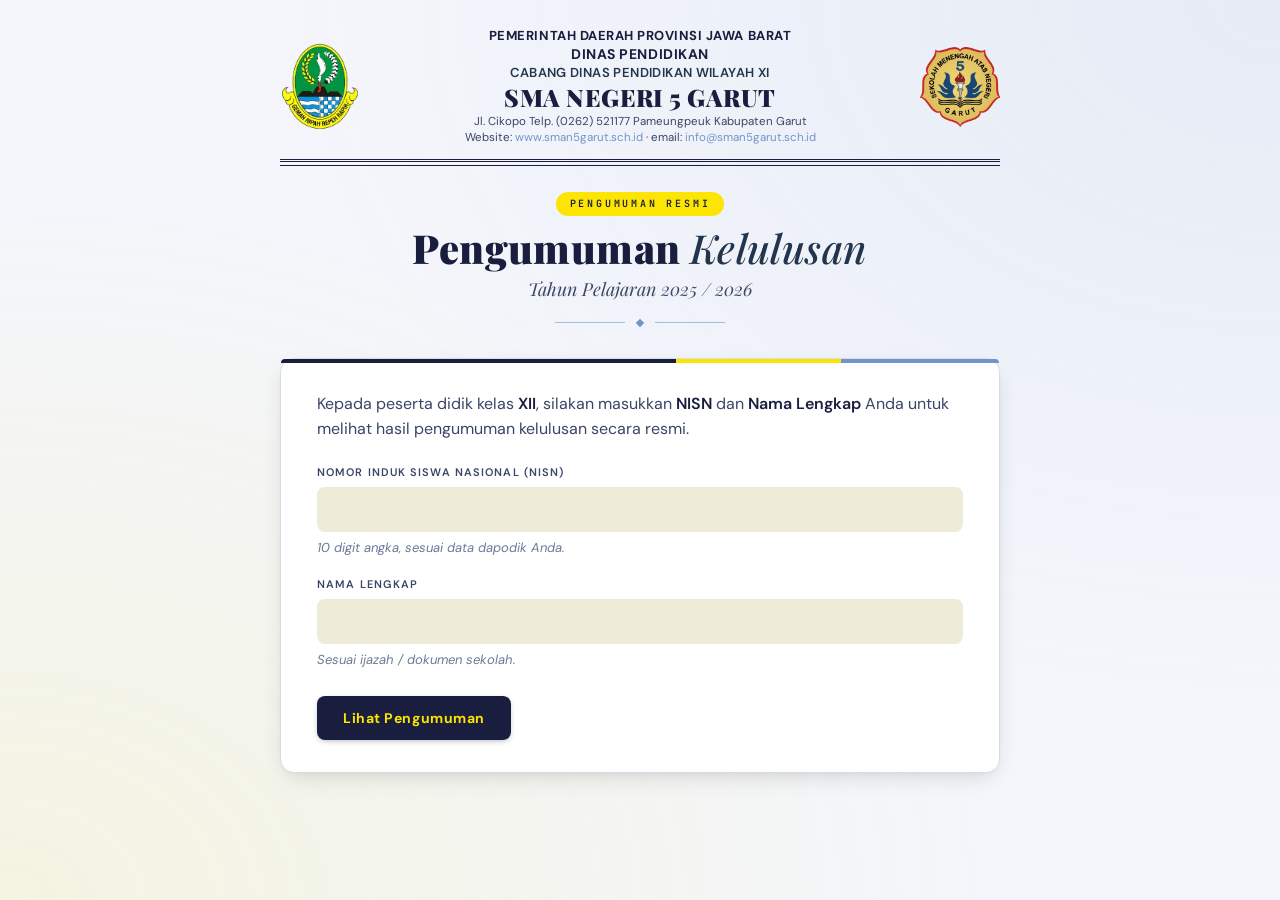
==== index.html @ f0b2ecf3 "Update color scheme to navy/yellow/steel and revise SKL letter format - Switch palette to navy + yel" ====
<!doctype html>
<html lang="id">
<head>
<meta charset="utf-8">
<meta name="viewport" content="width=device-width, initial-scale=1">
<title>Pengumuman Kelulusan — SMAN 5 Garut</title>
<meta name="description" content="Pengumuman Kelulusan Tahun Pelajaran 2025/2026 — SMA Negeri 5 Garut">
<link rel="preconnect" href="https://fonts.googleapis.com">
<link rel="preconnect" href="https://fonts.gstatic.com" crossorigin>
<link href="https://fonts.googleapis.com/css2?family=DM+Sans:ital,opsz,wght@0,9..40,400;0,9..40,500;0,9..40,600;0,9..40,700;1,9..40,400;1,9..40,500&family=Playfair+Display:ital,wght@0,500;0,700;0,900;1,500&family=JetBrains+Mono:wght@400;500;600&display=swap" rel="stylesheet">
<style>
  /* ── Palette: Navy + Yellow + Steel Blue (Kartu Materi scheme) ── */
  :root {
    --navy-deep:    #1A1E3E;   /* Header, footer, dark accents */
    --navy-mid:     #23344D;   /* Secondary header / sub-band */
    --navy-dark:    #1C2740;   /* Footer bar, dark accents */
    --yellow:       #FCE502;   /* Logo accent, highlight */
    --yellow-bright:#FFE500;   /* Logo badge, emphasis */
    --yellow-soft:  #FCE6B9;   /* Sub-heading tint bg */
    --steel:        #7394CA;   /* Column header accent */
    --steel-light:  #94BAE4;   /* Table header tint */
    --warm-off:     #EEEBD9;   /* Section header bg */

    --bg:           #F4F6FB;   /* Page background */
    --bg-card:      #FFFFFF;
    --bg-soft:      #EEEBD9;
    --bg-active:    #E8EDF7;
    --text:         #1A1E3E;   /* navy deep, used as primary text */
    --text-2:       #3B4566;
    --text-3:       #6B7A99;
    --border:       #D7DCEA;
    --border-strong:#94BAE4;

    --accent:       #1A1E3E;   /* primary action = navy */
    --accent-dark:  #11142C;
    --accent-soft:  #E8EDF7;
    --gold:         #FCE502;
    --gold-soft:    #FCE6B9;
    --gold-deep:    #8A7A0A;

    --pass:         #1A1E3E;   /* lulus uses navy for ceremonial weight */
    --pass-soft:    #E8EDF7;
    --hold:         #8A4A14;
    --hold-soft:    #F8E8D4;

    --radius:       14px;
    --radius-sm:    8px;
    --shadow:       0 1px 3px rgba(28,20,16,0.06), 0 1px 2px rgba(28,20,16,0.04);
    --shadow-lg:    0 8px 24px -8px rgba(28,20,16,0.18), 0 2px 6px -2px rgba(28,20,16,0.06);

    --font:         'DM Sans', system-ui, -apple-system, sans-serif;
    --font-display: 'Playfair Display', Georgia, serif;
    --font-mono:    'JetBrains Mono', ui-monospace, monospace;
  }

  * { box-sizing: border-box; }
  html, body { margin: 0; padding: 0; }
  body {
    font-family: var(--font);
    background: var(--bg);
    color: var(--text);
    min-height: 100dvh;
    line-height: 1.55;
    -webkit-font-smoothing: antialiased;
    text-rendering: optimizeLegibility;
  }
  body::before {
    content: '';
    position: fixed; inset: 0;
    pointer-events: none; z-index: 0;
    background-image:
      radial-gradient(ellipse at top right, rgba(115,148,202,0.10), transparent 55%),
      radial-gradient(ellipse at bottom left, rgba(252,229,2,0.10), transparent 55%);
  }
  .wrap {
    max-width: 760px;
    margin: 0 auto;
    padding: 28px 20px 80px;
    position: relative;
    z-index: 1;
  }
  .wrap.admin-wrap { max-width: 1100px; }

  /* ── LETTERHEAD ── */
  .kop {
    display: grid;
    grid-template-columns: 80px 1fr 80px;
    gap: 16px;
    align-items: center;
    padding-bottom: 14px;
    margin-bottom: 26px;
    border-bottom: 3px double var(--navy-deep);
    position: relative;
  }
  .kop::after {
    content: '';
    position: absolute;
    left: 0; right: 0; bottom: -7px;
    height: 1px; background: var(--navy-deep);
  }
  .kop img { width: 100%; height: auto; display: block; }
  .kop-text { text-align: center; }
  .kop-text .pem {
    font-family: var(--font);
    font-size: 13px; font-weight: 700;
    letter-spacing: 0.04em; text-transform: uppercase;
    color: var(--navy-deep); margin: 0 0 2px; line-height: 1.25;
  }
  .kop-text .dinas {
    font-family: var(--font); font-size: 14px; font-weight: 700;
    letter-spacing: 0.04em; text-transform: uppercase;
    color: var(--navy-deep); margin: 0 0 1px; line-height: 1.25;
  }
  .kop-text .cabang {
    font-family: var(--font); font-size: 13px; font-weight: 600;
    letter-spacing: 0.03em; text-transform: uppercase;
    color: var(--navy-mid); margin: 0 0 2px; line-height: 1.25;
  }
  .kop-text .sman {
    font-family: var(--font-display); font-size: 24px; font-weight: 900;
    letter-spacing: 0.02em; text-transform: uppercase;
    color: var(--navy-deep); margin: 4px 0 4px; line-height: 1.05;
  }
  .kop-text .alamat {
    font-size: 11.5px; color: var(--text-2);
    margin: 0; line-height: 1.35;
  }
  .kop-text .alamat a {
    color: var(--steel); text-decoration: none;
  }
  .kop-text .alamat a:hover { text-decoration: underline; }

  /* ── TITLE BLOCK ── */
  .title-block { text-align: center; margin: 28px 0 32px; }
  .title-block .label {
    display: inline-block;
    font-family: var(--font-mono);
    font-size: 10px; letter-spacing: 0.28em;
    color: var(--navy-deep); text-transform: uppercase;
    margin-bottom: 10px;
    background: var(--yellow);
    padding: 4px 14px;
    border-radius: 100px;
    font-weight: 600;
  }
  .title-block h1 {
    font-family: var(--font-display);
    font-weight: 900; font-size: clamp(28px, 5vw, 40px);
    margin: 0 0 4px; letter-spacing: 0.01em; line-height: 1.1;
    color: var(--text);
  }
  .title-block h1 em { font-style: italic; font-weight: 500; color: var(--navy-mid); }
  .title-block .year {
    font-family: var(--font-display); font-style: italic;
    font-size: 18px; color: var(--text-2); margin-top: 6px;
  }
  .ornament {
    display: flex; align-items: center; justify-content: center;
    gap: 12px; margin: 16px 0 0; color: var(--steel);
  }
  .ornament .line { flex: 0 1 70px; height: 1px; background: currentColor; opacity: 0.6; }
  .ornament .dot { width: 6px; height: 6px; background: currentColor; transform: rotate(45deg); }

  /* ── CARD ── */
  .card {
    background: var(--bg-card);
    border: 1px solid var(--border);
    border-radius: var(--radius);
    box-shadow: var(--shadow-lg);
    padding: 32px 36px;
    position: relative;
  }
  .card::before {
    content: '';
    position: absolute;
    top: 0; left: 0; right: 0;
    height: 4px;
    background: linear-gradient(90deg, var(--navy-deep) 0%, var(--navy-deep) 55%, var(--yellow) 55%, var(--yellow) 78%, var(--steel) 78%, var(--steel) 100%);
    border-radius: var(--radius) var(--radius) 0 0;
  }
  .intro { font-size: 16px; line-height: 1.6; margin: 0 0 22px; color: var(--text-2); }
  .intro strong { color: var(--text); font-weight: 600; }

  form { margin: 0; }
  .field { margin-bottom: 18px; }
  .field label {
    display: block;
    font-family: var(--font);
    font-size: 11px; font-weight: 600;
    letter-spacing: 0.1em; text-transform: uppercase;
    color: var(--text-2); margin-bottom: 6px;
  }
  .field input {
    width: 100%; background: var(--bg-soft);
    border: 1.5px solid transparent;
    border-radius: var(--radius-sm);
    padding: 11px 14px;
    font-family: var(--font);
    font-size: 16px; color: var(--text); outline: none;
    transition: all 0.18s ease;
  }
  .field input:focus {
    border-color: var(--steel);
    background: var(--bg-card);
    box-shadow: 0 0 0 3px var(--accent-soft);
  }
  .field .hint { font-size: 13px; color: var(--text-3); font-style: italic; margin-top: 6px; }

  .actions { display: flex; align-items: center; gap: 14px; margin-top: 26px; flex-wrap: wrap; }
  button.primary {
    font-family: var(--font);
    font-weight: 700; font-size: 14px;
    letter-spacing: 0.04em;
    background: var(--navy-deep); color: var(--yellow);
    border: none; padding: 13px 26px;
    border-radius: var(--radius-sm);
    cursor: pointer;
    transition: all 0.18s ease;
    box-shadow: 0 2px 6px -2px rgba(26,30,62,0.4);
  }
  button.primary:hover {
    background: var(--navy-mid);
    transform: translateY(-1px);
    box-shadow: 0 6px 14px -4px rgba(26,30,62,0.5);
  }
  button.primary:active { transform: translateY(0); }
  button.primary:disabled { opacity: 0.6; cursor: not-allowed; transform: none; box-shadow: none; }

  .err {
    color: #B12020; font-size: 14px;
    min-height: 22px;
    background: #FBE5E5;
    padding: 8px 12px;
    border-radius: var(--radius-sm);
    display: none;
  }
  .err.show { display: block; }

  /* ── VIEWS ── */
  .login-view.hide, .result.hide, .admin-view.hide { display: none !important; }
  .result, .admin-view { display: none; }
  .result.show, .admin-view.show { display: block; }

  /* ── STUDENT RESULT ── */
  .letter-head {
    display: flex; justify-content: space-between; align-items: flex-start;
    font-size: 13px; color: var(--text-2); margin-bottom: 18px;
    flex-wrap: wrap; gap: 8px;
  }
  .nomor { font-family: var(--font-mono); font-weight: 500; }
  .tanggal { font-style: italic; }

  .nomor-surat {
    margin: 8px 0 4px;
    font-family: var(--font-mono);
    font-size: 13px;
    color: var(--text-2);
    letter-spacing: 0.02em;
  }
  .dasar-list {
    margin: 8px 0 14px 0;
    padding-left: 22px;
    font-size: 15px;
    line-height: 1.65;
    color: var(--text-2);
  }
  .dasar-list li { margin-bottom: 4px; }
  .dinyatakan-label {
    font-family: var(--font);
    font-size: 13px;
    letter-spacing: 0.16em;
    text-transform: uppercase;
    color: var(--text-3);
    margin-bottom: 10px;
  }

  .salam {
    font-family: var(--font-display); font-style: italic;
    font-size: 18px; margin: 22px 0 14px; color: var(--text);
  }
  .body-text { font-size: 16px; line-height: 1.65; margin: 0 0 16px; color: var(--text-2); }
  .body-text strong { color: var(--text); font-weight: 600; }

  .siswa-info {
    margin: 18px 0 22px;
    background: var(--warm-off);
    border-radius: var(--radius-sm);
    padding: 16px 20px;
    border-left: 4px solid var(--yellow);
  }
  .siswa-info dl {
    display: grid;
    grid-template-columns: 220px 1fr;
    gap: 6px 14px;
    margin: 0;
    font-size: 15px;
  }
  .siswa-info dt { color: var(--text-2); }
  .siswa-info dt::after { content: ' :'; color: var(--text-3); }
  .siswa-info dd { margin: 0; color: var(--navy-deep); font-weight: 600; letter-spacing: 0.01em; }

  /* ── STAMP ── */
  .stamp-wrap { margin: 32px 0; text-align: center; position: relative; }
  .stamp {
    display: inline-block;
    padding: 22px 56px;
    border: 4px double currentColor;
    font-family: var(--font-display);
    font-size: 36px; font-weight: 900;
    letter-spacing: 0.16em; text-transform: uppercase;
    transform: rotate(-3deg);
    position: relative;
    background: rgba(255,255,255,0.4);
    border-radius: 6px;
  }
  .stamp.lulus { color: var(--navy-deep); background: rgba(252,229,2,0.15); }
  .stamp.lulus::before {
    content: '★'; position: absolute; top: -12px; left: 50%;
    transform: translateX(-50%) rotate(3deg);
    font-size: 22px; background: var(--bg); padding: 0 10px;
    color: var(--yellow-bright); -webkit-text-stroke: 1px var(--navy-deep);
  }
  .stamp.hold { color: var(--hold); transform: rotate(-2deg); }
  .stamp.hold::before {
    content: '※'; position: absolute; top: -12px; left: 50%;
    transform: translateX(-50%) rotate(2deg);
    font-size: 22px; background: var(--bg); padding: 0 10px;
  }
  .stamp-tagline { margin-top: 14px; font-style: italic; font-size: 15px; color: var(--text-2); }

  .rerata-statement {
    margin: 22px 0 8px;
    padding: 18px 22px;
    background: linear-gradient(135deg, var(--yellow-soft), var(--bg-card));
    border: 1px solid var(--border-strong);
    border-radius: var(--radius);
    text-align: center;
    font-size: 17px; line-height: 1.6;
    color: var(--text);
  }
  .rerata-statement strong { color: var(--navy-deep); font-weight: 700; }
  .rerata-statement .nilai {
    font-family: var(--font-display);
    font-weight: 900; font-size: 24px;
    color: var(--navy-deep);
    letter-spacing: 0.02em;
  }

  /* ── GRADES ── */
  .grades-section { margin: 28px 0 22px; }
  .grades-section h3 {
    font-family: var(--font-display);
    font-weight: 700;
    font-size: 18px; letter-spacing: 0.01em;
    margin: 0 0 12px; padding-bottom: 8px;
    border-bottom: 1px solid var(--border-strong);
    display: flex; justify-content: space-between; align-items: baseline;
    color: var(--text);
  }
  .grades-section h3 .meta {
    font-family: var(--font-mono); font-size: 11px;
    color: var(--gold-deep); font-weight: 500; letter-spacing: 0.06em;
  }
  table { width: 100%; border-collapse: collapse; font-size: 15px; }
  table th {
    text-align: left; font-family: var(--font);
    font-size: 11px; font-weight: 600;
    letter-spacing: 0.08em; text-transform: uppercase;
    color: var(--text-3);
    padding: 8px 10px; border-bottom: 1px solid var(--border);
  }
  table th.num { text-align: right; }
  table td { padding: 10px; border-bottom: 1px solid var(--border); }
  table td.subj { color: var(--text); }
  table td.score {
    text-align: right; font-family: var(--font-mono);
    font-weight: 600; color: var(--text); letter-spacing: 0.02em;
  }
  table td.score.fail { color: var(--accent); }

  .closing { margin-top: 22px; font-size: 15px; line-height: 1.65; color: var(--text-2); }
  .closing strong { color: var(--text); font-weight: 600; }
  .signature { display: flex; justify-content: flex-end; margin-top: 32px; }
  .sig-block { text-align: center; font-size: 14px; }
  .sig-block .pos { font-style: italic; color: var(--text-2); margin-bottom: 56px; }
  .sig-block .name {
    font-family: var(--font-display); font-weight: 700;
    color: var(--text); border-top: 1px solid var(--text-2);
    padding-top: 4px; min-width: 200px;
  }
  .sig-block .nip { font-family: var(--font-mono); font-size: 11px; color: var(--text-3); margin-top: 2px; }

  .back-btn {
    display: inline-flex; align-items: center; gap: 6px;
    margin-top: 28px;
    background: transparent; color: var(--text-2);
    border: 1px solid var(--border-strong);
    border-radius: var(--radius-sm);
    padding: 9px 18px; font-size: 13px;
    font-family: var(--font); cursor: pointer;
    transition: all 0.18s;
  }
  .back-btn:hover { background: var(--text); color: white; border-color: var(--text); }

  /* ── ADMIN PANEL ── */
  .admin-banner {
    background: var(--bg-card);
    border: 1px solid var(--border);
    border-left: 4px solid var(--yellow);
    border-radius: var(--radius-sm);
    padding: 14px 18px;
    margin-bottom: 22px;
    display: flex; align-items: flex-start; gap: 14px;
    font-size: 14px; line-height: 1.5;
    color: var(--text-2);
    box-shadow: var(--shadow);
  }
  .admin-banner .icon {
    font-family: var(--font-display);
    font-size: 24px; line-height: 1;
    color: var(--navy-deep); flex-shrink: 0; font-weight: 900;
  }
  .admin-banner strong { color: var(--text); font-weight: 600; }

  .admin-toolbar {
    display: flex;
    flex-wrap: wrap;
    gap: 10px;
    align-items: center;
    margin-bottom: 14px;
    padding: 12px 14px;
    background: var(--bg-card);
    border: 1px solid var(--border);
    border-radius: var(--radius-sm);
    box-shadow: var(--shadow);
  }
  .admin-toolbar input[type="text"] {
    flex: 1 1 220px; min-width: 0;
    background: var(--bg-soft);
    border: 1.5px solid transparent;
    border-radius: var(--radius-sm);
    padding: 9px 12px;
    font-family: var(--font);
    font-size: 14px; color: var(--text); outline: none;
    transition: all 0.18s;
  }
  .admin-toolbar input[type="text"]:focus {
    border-color: var(--steel);
    background: white;
    box-shadow: 0 0 0 3px var(--accent-soft);
  }
  .admin-toolbar select {
    background: var(--bg-soft);
    border: 1.5px solid transparent;
    border-radius: var(--radius-sm);
    padding: 9px 12px;
    font-family: var(--font);
    font-size: 14px; color: var(--text);
    outline: none; cursor: pointer;
    transition: all 0.18s;
  }
  .admin-toolbar select:focus { border-color: var(--steel); background: white; }
  .admin-toolbar .count {
    font-family: var(--font-mono);
    font-size: 11px; letter-spacing: 0.1em;
    color: var(--text-3); text-transform: uppercase;
    margin-left: auto; white-space: nowrap;
  }
  .btn-secondary {
    font-family: var(--font);
    font-size: 12px; font-weight: 500;
    letter-spacing: 0.04em;
    background: var(--bg-soft);
    color: var(--text-2);
    border: 1px solid var(--border);
    border-radius: var(--radius-sm);
    padding: 8px 14px; cursor: pointer;
    transition: all 0.18s;
  }
  .btn-secondary:hover { background: var(--text); color: white; border-color: var(--text); }

  .admin-stats {
    display: grid;
    grid-template-columns: repeat(4, 1fr);
    gap: 10px;
    margin-bottom: 14px;
  }
  .stat {
    background: var(--bg-card);
    border: 1px solid var(--border);
    border-radius: var(--radius-sm);
    padding: 14px 16px;
    box-shadow: var(--shadow);
  }
  .stat .lbl {
    font-family: var(--font);
    font-size: 11px; font-weight: 500;
    letter-spacing: 0.08em; text-transform: uppercase;
    color: var(--text-3);
  }
  .stat .val {
    font-family: var(--font-display);
    font-size: 28px; font-weight: 900;
    color: var(--text); line-height: 1.1; margin-top: 4px;
  }
  .stat.pass .val { color: var(--navy-deep); }
  .stat.hold .val { color: var(--hold); }
  .stat.modified .val { color: var(--steel); }

  .student-table-wrap {
    background: var(--bg-card);
    border: 1px solid var(--border);
    border-radius: var(--radius-sm);
    overflow-x: auto;
    box-shadow: var(--shadow);
  }
  .student-table {
    width: 100%;
    border-collapse: collapse;
    font-size: 14px;
    min-width: 760px;
  }
  .student-table thead th {
    background: var(--navy-deep);
    color: var(--yellow);
    font-family: var(--font);
    font-size: 10px; font-weight: 600;
    letter-spacing: 0.1em; text-transform: uppercase;
    padding: 12px 14px; text-align: left;
    position: sticky; top: 0; z-index: 1;
  }
  .student-table thead th.num { text-align: right; }
  .student-table tbody tr {
    border-bottom: 1px solid var(--border);
    transition: background 0.12s;
  }
  .student-table tbody tr:hover { background: var(--bg-soft); }
  .student-table tbody tr.modified { background: var(--yellow-soft); }
  .student-table tbody tr.modified:hover { background: #f8d97a; }
  .student-table td { padding: 10px 14px; vertical-align: middle; }
  .student-table td.idx {
    font-family: var(--font-mono);
    font-size: 12px; color: var(--text-3); width: 36px;
  }
  .student-table td.nama { font-weight: 600; color: var(--text); }
  .student-table td.nisn {
    font-family: var(--font-mono);
    font-size: 13px; color: var(--text-2);
  }
  .student-table td.jurusan {
    font-family: var(--font-mono);
    font-size: 11px; letter-spacing: 0.06em;
    color: var(--text-3);
  }
  .student-table td.avg {
    text-align: right; font-family: var(--font-mono);
    font-weight: 600; color: var(--text);
  }
  .badge {
    display: inline-block;
    padding: 4px 10px;
    font-family: var(--font);
    font-size: 11px; font-weight: 600;
    letter-spacing: 0.04em;
    border-radius: 100px;
  }
  .badge.lulus { background: var(--accent-soft); color: var(--navy-deep); border: 1px solid var(--steel-light); }
  .badge.hold { background: var(--hold-soft); color: var(--hold); }
  .badge.modified-mark {
    margin-left: 6px;
    background: var(--yellow);
    color: var(--navy-deep);
    font-size: 10px;
    padding: 3px 8px;
    letter-spacing: 0.04em;
  }
  .toggle-btn {
    font-family: var(--font);
    font-size: 11px; font-weight: 600;
    letter-spacing: 0.04em;
    background: transparent;
    color: var(--navy-deep);
    border: 1px solid var(--navy-deep);
    border-radius: var(--radius-sm);
    padding: 5px 12px;
    cursor: pointer;
    transition: all 0.18s;
  }
  .toggle-btn:hover { background: var(--navy-deep); color: var(--yellow); }
  .toggle-btn:disabled { opacity: 0.5; cursor: wait; }
  .empty-row td {
    text-align: center; padding: 40px;
    font-style: italic; color: var(--text-3);
  }

  .pagination {
    display: flex; justify-content: space-between; align-items: center;
    padding: 12px 14px; margin-top: 0;
    background: var(--bg-card);
    border: 1px solid var(--border); border-top: none;
    border-radius: 0 0 var(--radius-sm) var(--radius-sm);
    font-family: var(--font-mono);
    font-size: 12px; color: var(--text-2);
  }
  .pagination button {
    font-family: var(--font); font-size: 12px;
    background: transparent; color: var(--text-2);
    border: 1px solid var(--border-strong);
    border-radius: var(--radius-sm);
    padding: 6px 12px;
    cursor: pointer;
  }
  .pagination button:disabled { opacity: 0.3; cursor: not-allowed; }
  .pagination button:not(:disabled):hover { background: var(--text); color: white; border-color: var(--text); }

  /* ── MODAL ── */
  .modal-backdrop {
    position: fixed; inset: 0;
    background: rgba(28,20,16,0.5);
    display: none;
    align-items: center; justify-content: center;
    z-index: 100;
    padding: 20px;
    backdrop-filter: blur(3px);
  }
  .modal-backdrop.show { display: flex; }
  .modal {
    background: var(--bg-card);
    border-radius: var(--radius);
    box-shadow: 0 24px 60px -20px rgba(0,0,0,0.4);
    max-width: 460px; width: 100%;
    padding: 28px 30px;
    position: relative;
    animation: fade-up 0.22s ease;
  }
  .modal h3 {
    font-family: var(--font-display);
    font-weight: 700; font-size: 22px;
    margin: 0 0 12px; color: var(--text);
  }
  .modal p { font-size: 15px; line-height: 1.55; margin: 0 0 8px; color: var(--text-2); }
  .modal .siswa-info { margin: 16px 0 18px; }
  .modal .change-arrow {
    text-align: center;
    margin: 16px 0;
    font-family: var(--font);
    font-size: 13px; font-weight: 600;
    letter-spacing: 0.06em;
    color: var(--text-3);
    text-transform: uppercase;
  }
  .modal .change-arrow .from { color: var(--text-2); }
  .modal .change-arrow .arrow { font-size: 20px; color: var(--steel); margin: 0 8px; }
  .modal .change-arrow .to { color: var(--navy-deep); font-weight: 700; }
  .modal-actions {
    display: flex; gap: 10px; justify-content: flex-end;
    margin-top: 22px;
  }
  .modal-actions .cancel {
    background: transparent;
    color: var(--text-2);
    border: 1px solid var(--border-strong);
    border-radius: var(--radius-sm);
    font-size: 13px;
    padding: 9px 18px;
    cursor: pointer;
    font-family: var(--font);
  }
  .modal-actions .cancel:hover { background: var(--bg-soft); }
  .modal-actions .confirm {
    background: var(--navy-deep);
    color: var(--yellow);
    border: none;
    border-radius: var(--radius-sm);
    font-size: 13px; font-weight: 700;
    padding: 9px 20px;
    cursor: pointer;
    font-family: var(--font);
  }
  .modal-actions .confirm:hover { background: var(--navy-mid); }
  .modal-actions .confirm:disabled { opacity: 0.6; cursor: wait; }

  /* ── LOADING ── */
  .loading {
    display: inline-block;
    width: 14px; height: 14px;
    border: 2px solid var(--text-3);
    border-top-color: var(--navy-deep);
    border-radius: 50%;
    animation: spin 0.6s linear infinite;
    vertical-align: middle;
    margin-right: 6px;
  }
  @keyframes spin { to { transform: rotate(360deg); } }
  @keyframes fade-up {
    from { opacity: 0; transform: translateY(8px); }
    to { opacity: 1; transform: translateY(0); }
  }
  .result.show > * { animation: fade-up 0.4s ease both; }
  .result.show > *:nth-child(1) { animation-delay: 0.05s; }
  .result.show > *:nth-child(2) { animation-delay: 0.1s; }
  .result.show > *:nth-child(3) { animation-delay: 0.15s; }
  .result.show > *:nth-child(4) { animation-delay: 0.2s; }
  .result.show > *:nth-child(5) { animation-delay: 0.25s; }
  .result.show > *:nth-child(6) { animation-delay: 0.3s; }
  .result.show > *:nth-child(7) { animation-delay: 0.35s; }
  .result.show > *:nth-child(8) { animation-delay: 0.4s; }

  @keyframes seal-in {
    0% { opacity: 0; transform: scale(2) rotate(-20deg); }
    60% { opacity: 1; transform: scale(0.92) rotate(-5deg); }
    100% { opacity: 1; transform: scale(1) rotate(-3deg); }
  }
  .stamp { animation: seal-in 0.7s cubic-bezier(0.34, 1.56, 0.64, 1) both; animation-delay: 0.3s; }
  .stamp.hold { animation-delay: 0.3s; }

  /* ── RESPONSIVE ── */
  @media (max-width: 700px) {
    .wrap.admin-wrap { padding: 16px 12px 60px; }
    .admin-stats { grid-template-columns: repeat(2, 1fr); }
    .admin-toolbar input[type="text"] { flex: 1 1 100%; }
    .admin-toolbar .count { margin-left: 0; flex: 1 1 100%; text-align: right; }
  }
  @media (max-width: 600px) {
    .wrap { padding: 16px 12px 60px; }
    .kop { grid-template-columns: 50px 1fr 50px; gap: 10px; }
    .kop-text .dinas { font-size: 12px; }
    .kop-text .sman { font-size: 18px; }
    .kop-text .pem { font-size: 10px; }
    .kop-text .alamat { font-size: 11px; }
    .card { padding: 22px 18px; }
    .siswa-info dl { grid-template-columns: 1fr; gap: 0; }
    .siswa-info dt { margin-top: 8px; }
    .siswa-info dd { margin-bottom: 4px; font-size: 16px; }
    .stamp { padding: 16px 28px; font-size: 26px; }
    .rerata-statement { font-size: 16px; padding: 16px 18px; }
    .rerata-statement .nilai { font-size: 20px; }
    .signature { justify-content: center; }
    .actions { flex-direction: column; align-items: stretch; }
    button.primary { width: 100%; }
  }
  @media print {
    body::before { display: none; }
    .actions, .back-btn, .login-view, .admin-view { display: none !important; }
    .card { border: none; box-shadow: none; padding: 0; }
    .card::before { display: none; }
    .wrap { padding: 0; max-width: 100%; }
  }
</style>
</head>
<body>
<div class="wrap" id="mainWrap">

  <!-- LETTERHEAD -->
  <header class="kop">
    <img src="/static/logo-jabar.png" alt="Logo Jawa Barat">
    <div class="kop-text">
      <p class="pem">Pemerintah Daerah Provinsi Jawa Barat</p>
      <p class="dinas">Dinas Pendidikan</p>
      <p class="cabang">Cabang Dinas Pendidikan Wilayah XI</p>
      <p class="sman">SMA Negeri 5 Garut</p>
      <p class="alamat">Jl. Cikopo Telp. (0262) 521177 Pameungpeuk Kabupaten Garut</p>
      <p class="alamat">Website: <a href="http://www.sman5garut.sch.id" target="_blank" rel="noopener">www.sman5garut.sch.id</a> &middot; email: <a href="mailto:info@sman5garut.sch.id">info@sman5garut.sch.id</a></p>
    </div>
    <img src="/static/logo-sman5.png" alt="Logo SMAN 5 Garut">
  </header>

  <!-- LOGIN -->
  <section class="login-view" id="loginView">
    <div class="title-block">
      <span class="label">Pengumuman Resmi</span>
      <h1>Pengumuman <em>Kelulusan</em></h1>
      <div class="year">Tahun Pelajaran 2025 / 2026</div>
      <div class="ornament"><span class="line"></span><span class="dot"></span><span class="line"></span></div>
    </div>
    <div class="card">
      <p class="intro">
        Kepada peserta didik kelas <strong>XII</strong>, silakan masukkan <strong>NISN</strong> dan <strong>Nama Lengkap</strong> Anda untuk melihat hasil pengumuman kelulusan secara resmi.
      </p>
      <form id="loginForm" autocomplete="off" novalidate>
        <div class="field">
          <label for="nisn">Nomor Induk Siswa Nasional (NISN)</label>
          <input type="text" id="nisn" name="nisn" inputmode="numeric" pattern="[0-9]*" maxlength="12" required>
          <div class="hint">10 digit angka, sesuai data dapodik Anda.</div>
        </div>
        <div class="field">
          <label for="nama">Nama Lengkap</label>
          <input type="text" id="nama" name="nama" required spellcheck="false">
          <div class="hint">Sesuai ijazah / dokumen sekolah.</div>
        </div>
        <div class="actions">
          <button type="submit" class="primary" id="loginBtn">Lihat Pengumuman</button>
        </div>
        <div class="err" id="err" role="alert" aria-live="polite"></div>
      </form>
    </div>
  </section>

  <!-- STUDENT RESULT -->
  <section class="result" id="resultView" aria-live="polite">
    <div class="title-block" style="margin: 8px 0 18px;">
      <span class="label">Surat Keterangan</span>
      <h1 style="font-size: clamp(22px,4vw,30px);">SURAT KETERANGAN <em>LULUS</em></h1>
      <div class="nomor-surat" id="nomorSurat">Nomor : 254/TU.01.02/SMAN.05.GRT-CDPW.XI/2026</div>
      <div class="ornament"><span class="line"></span><span class="dot"></span><span class="line"></span></div>
    </div>
    <p class="body-text">
      Kepala SMA Negeri 5 Garut Tahun Pelajaran 2025/2026, dengan berdasarkan :
    </p>
    <ol class="dasar-list">
      <li>Penyelesaian seluruh program pembelajaran pada kurikulum 2013 / kurikulum merdeka;</li>
      <li>Kriteria kelulusan dari satuan pendidikan sesuai dengan peraturan perundang-undangan;</li>
      <li>Rapat Pleno Dewan Guru tentang Penetapan Kelulusan pada tanggal 4 Mei 2026;</li>
    </ol>
    <p class="body-text" style="margin-top: 10px;">Menerangkan bahwa:</p>
    <div class="siswa-info">
      <dl>
        <dt>Nama</dt><dd id="rNama">—</dd>
        <dt>Tempat dan Tanggal Lahir</dt><dd id="rTtl">—</dd>
        <dt>Nama Orang Tua</dt><dd id="rOrtu">—</dd>
        <dt>Nomor Induk Siswa</dt><dd id="rNis">—</dd>
        <dt>Nomor Induk Siswa Nasional</dt><dd id="rNisn">—</dd>
        <dt>Peminatan / Mapel Pilihan</dt><dd id="rJurusan">—</dd>
      </dl>
    </div>
    <div class="stamp-wrap">
      <div class="dinyatakan-label">Dinyatakan</div>
      <div class="stamp" id="rStamp">—</div>
      <div class="stamp-tagline" id="rTagline"></div>
    </div>
    <div class="rerata-statement" id="rRerataStatement"></div>
    <div class="closing" id="rClosing"></div>
    <div class="signature">
      <div class="sig-block">
        <div class="pos">Garut, <span id="rTanggalTtd"></span><br>Kepala Sekolah,</div>
        <div class="name">Effen Heryana, M.Pd.</div>
        <div class="nip">NIP. 19710315 199307 1 001</div>
      </div>
    </div>
    <button class="back-btn" type="button" onclick="location.reload()">&larr; Kembali</button>
  </section>

  <!-- ADMIN PANEL -->
  <section class="admin-view" id="adminView">
    <div class="title-block" style="margin: 8px 0 20px;">
      <span class="label">Panel Administrator</span>
      <h1 style="font-size: clamp(22px,4vw,30px);">Daftar <em>Status Kelulusan</em> Peserta Didik</h1>
    </div>

    <div class="admin-banner">
      <span class="icon">§</span>
      <div>
        <strong>Persisten via Postgres.</strong> Setiap perubahan status disimpan ke basis data dengan timestamp dan dapat dicabut sewaktu-waktu. Status hasil perhitungan dari spreadsheet menjadi <em>baseline</em>; perubahan admin mengganti status tersebut sampai dicabut.
      </div>
    </div>

    <div class="admin-stats">
      <div class="stat"><div class="lbl">Total Siswa</div><div class="val" id="sTotal">—</div></div>
      <div class="stat pass"><div class="lbl">Lulus</div><div class="val" id="sLulus">—</div></div>
      <div class="stat hold"><div class="lbl">Ditangguhkan</div><div class="val" id="sHold">—</div></div>
      <div class="stat modified"><div class="lbl">Diubah</div><div class="val" id="sModified">—</div></div>
    </div>

    <div class="admin-toolbar">
      <input type="text" id="adminSearch" placeholder="Cari nama atau NISN…" autocomplete="off">
      <select id="adminFilterStatus">
        <option value="all">Semua Status</option>
        <option value="Lulus">Lulus saja</option>
        <option value="Ditangguhkan">Ditangguhkan saja</option>
        <option value="modified">Hanya yang diubah</option>
      </select>
      <select id="adminFilterJurusan">
        <option value="all">Semua Program</option>
        <option value="MIPA">MIPA</option>
        <option value="IPS">IPS</option>
      </select>
      <button class="btn-secondary" id="resetBtn" type="button">Reset Semua</button>
      <span class="count" id="rowCount">— baris</span>
    </div>

    <div class="student-table-wrap">
      <table class="student-table">
        <thead>
          <tr>
            <th>#</th>
            <th>Nama</th>
            <th>NISN</th>
            <th>Program</th>
            <th class="num">Rata-rata</th>
            <th>Status</th>
            <th></th>
          </tr>
        </thead>
        <tbody id="adminTbody"></tbody>
      </table>
    </div>
    <div class="pagination">
      <button type="button" id="prevPage">&larr; Prev</button>
      <span id="pageInfo">Halaman 1 / 1</span>
      <button type="button" id="nextPage">Next &rarr;</button>
    </div>

    <button class="back-btn" type="button" onclick="location.reload()">&larr; Logout</button>
  </section>

</div>

<!-- MODAL: confirm toggle -->
<div class="modal-backdrop" id="confirmModal">
  <div class="modal">
    <h3>Konfirmasi Perubahan Status</h3>
    <p>Anda akan mengubah status kelulusan untuk peserta didik berikut:</p>
    <div class="siswa-info">
      <dl>
        <dt>Nama</dt><dd id="mNama">—</dd>
        <dt>NISN</dt><dd id="mNisn">—</dd>
      </dl>
    </div>
    <div class="change-arrow">
      <span class="from" id="mFrom">—</span>
      <span class="arrow">→</span>
      <span class="to" id="mTo">—</span>
    </div>
    <p style="font-size:13px;color:var(--text-3);font-style:italic;">Perubahan akan disimpan ke basis data dan langsung berlaku.</p>
    <div class="modal-actions">
      <button class="cancel" type="button" id="mCancel">Batal</button>
      <button class="confirm" type="button" id="mConfirm">Ubah Status</button>
    </div>
  </div>
</div>

<script>
// ── State ──
const KKM = 75;
const PAGE_SIZE = 25;
const LABELS = {
  'PAI': 'Pendidikan Agama Islam & Budi Pekerti',
  'PKn': 'Pendidikan Pancasila & Kewarganegaraan',
  'B. INDO': 'Bahasa Indonesia',
  'MATEMATIKA': 'Matematika (Wajib)',
  'SEJARAH INDONESIA': 'Sejarah Indonesia',
  'B.INGGRIS': 'Bahasa Inggris',
  'SENI BUDAYA': 'Seni Budaya',
  'PJOK': 'Pendidikan Jasmani, Olahraga & Kesehatan',
  'PRAKARYA': 'Prakarya & Kewirausahaan',
  'B.SUNDA': 'Bahasa Sunda',
  'MATEMATIKA MINAT': 'Matematika (Peminatan)',
  'BIOLOGI': 'Biologi',
  'FISIKA': 'Fisika',
  'KIMIA': 'Kimia',
  'SEJARAH MINAT': 'Sejarah (Peminatan)',
  'GEOGRAFI': 'Geografi',
  'SOSIOLOGI': 'Sosiologi',
  'EKONOMI': 'Ekonomi',
  'LINTAS MINAT': 'Lintas Minat (Bahasa & Sastra Jepang/Arab/Inggris)'
};

// Admin session — credentials kept in memory after login to authenticate API calls
let adminCreds = null;     // { nisn, nama }
let adminPage = 1;
let adminFiltered = [];
let adminAll = [];

function formatLongDate(d) {
  const months = ['Januari','Februari','Maret','April','Mei','Juni','Juli','Agustus','September','Oktober','November','Desember'];
  return d.getDate() + ' ' + months[d.getMonth()] + ' ' + d.getFullYear();
}
function escapeHtml(s) {
  return String(s).replace(/[&<>"']/g, function(c) {
    return { '&':'&amp;', '<':'&lt;', '>':'&gt;', '"':'&quot;', "'":'&#39;' }[c];
  });
}
function showError(msg) {
  const el = document.getElementById('err');
  el.textContent = msg;
  el.classList.add('show');
}
function clearError() {
  const el = document.getElementById('err');
  el.textContent = '';
  el.classList.remove('show');
}

// ── LOGIN ──
document.getElementById('loginForm').addEventListener('submit', async function(e) {
  e.preventDefault();
  clearError();
  const nisn = document.getElementById('nisn').value.trim();
  const nama = document.getElementById('nama').value.trim();
  if (!nisn || !nama) { showError('Mohon lengkapi NISN dan Nama.'); return; }

  const btn = document.getElementById('loginBtn');
  btn.disabled = true;
  btn.innerHTML = '<span class="loading"></span>Memuat...';

  try {
    const res = await fetch('/api/login', {
      method: 'POST',
      headers: { 'Content-Type': 'application/json' },
      body: JSON.stringify({ nisn: nisn, nama: nama })
    });
    if (!res.ok) {
      const err = await res.json().catch(function(){ return { detail: 'Terjadi kesalahan.' }; });
      showError(err.detail || 'Gagal memuat data.');
      return;
    }
    const body = await res.json();
    if (body.role === 'admin') {
      adminCreds = { nisn: nisn, nama: nama };
      await showAdmin();
    } else {
      showResult(body.data);
    }
  } catch (e) {
    showError('Tidak dapat terhubung ke server. Coba lagi.');
  } finally {
    btn.disabled = false;
    btn.textContent = 'Lihat Pengumuman';
  }
});

document.getElementById('nama').addEventListener('blur', function(e) {
  e.target.value = e.target.value.trim().replace(/\s+/g, ' ');
});

// ── STUDENT RESULT ──
function showResult(rec) {
  document.getElementById('loginView').classList.add('hide');
  const view = document.getElementById('resultView');
  view.classList.add('show');

  const today = new Date();
  document.getElementById('rTanggalTtd').textContent = formatLongDate(today);
  document.getElementById('rNama').textContent = rec.nama;
  document.getElementById('rNisn').textContent = String(rec.nisn).padStart(10, '0');
  document.getElementById('rNis').textContent = rec.nis || '—';
  document.getElementById('rTtl').textContent = rec.ttl || '—';
  document.getElementById('rOrtu').textContent = rec.nama_ortu || '—';
  document.getElementById('rJurusan').textContent = rec.jurusan
    ? (rec.jurusan === 'MIPA' ? 'MIPA (Matematika & Ilmu Pengetahuan Alam)' : 'IPS (Ilmu Pengetahuan Sosial)')
    : '—';

  const status = rec.effective_status;
  const stamp = document.getElementById('rStamp');
  const tagline = document.getElementById('rTagline');
  const closing = document.getElementById('rClosing');
  const rerataEl = document.getElementById('rRerataStatement');
  const avg = (rec.average || 0).toFixed(2);

  if (status === 'Lulus') {
    stamp.textContent = 'L U L U S';
    stamp.className = 'stamp lulus';
    tagline.textContent = 'Selamat dan sukses atas kelulusan Anda.';
    rerataEl.style.display = 'block';
    rerataEl.innerHTML =
      'dengan Rata-rata Nilai*<br>' +
      '<span class="nilai">' + avg + '</span>';
    closing.innerHTML =
      '<p class="body-text">Demikian pengumuman ini kami sampaikan. Kepada yang bersangkutan, kami ucapkan <em>selamat</em> dan semoga keberhasilan ini menjadi bekal yang baik untuk melanjutkan ke jenjang pendidikan berikutnya. Pengambilan ijazah dan dokumen kelulusan akan diinformasikan lebih lanjut melalui wali kelas masing-masing.</p>' +
      '<p class="body-text" style="font-size:12px;font-style:italic;color:var(--text-3);margin-top:6px;">*Rata-rata nilai mencakup seluruh mata pelajaran termasuk Lintas Minat.</p>';
  } else {
    stamp.textContent = 'Ditangguhkan';
    stamp.className = 'stamp hold';
    tagline.textContent = 'Status memerlukan tindak lanjut dari sekolah.';
    rerataEl.style.display = 'none';
    let failedHtml = '';
    if (rec.failed_subjects && rec.failed_subjects.length) {
      const fLabels = rec.failed_subjects.map(function(x) { return LABELS[x] || x; });
      failedHtml = ' Mata pelajaran yang belum memenuhi ketuntasan: <strong>' + fLabels.join(', ') + '</strong>.';
    }
    closing.innerHTML =
      '<p class="body-text">Status kelulusan Anda saat ini ditangguhkan karena terdapat nilai akhir di bawah Kriteria Ketuntasan Minimal (KKM = ' + KKM + ').' + failedHtml +
      ' Mohon segera menghubungi <strong>wali kelas</strong> atau bagian <strong>Kurikulum</strong> SMA Negeri 5 Garut untuk informasi tindak lanjut.</p>';
  }

  window.scrollTo({ top: 0, behavior: 'smooth' });
}

// ── ADMIN PANEL ──
async function showAdmin() {
  document.getElementById('loginView').classList.add('hide');
  document.getElementById('mainWrap').classList.add('admin-wrap');
  document.getElementById('adminView').classList.add('show');
  await loadAdminData();
  window.scrollTo({ top: 0, behavior: 'smooth' });
}

async function loadAdminData() {
  if (!adminCreds) return;
  try {
    const res = await fetch('/api/admin/students', {
      method: 'POST',
      headers: { 'Content-Type': 'application/json' },
      body: JSON.stringify(adminCreds)
    });
    if (!res.ok) {
      const err = await res.json().catch(function(){ return { detail: 'Gagal memuat data.' }; });
      alert('Gagal memuat data admin: ' + (err.detail || res.status));
      return;
    }
    const body = await res.json();
    adminAll = body.students;
    document.getElementById('sTotal').textContent = body.total;
    document.getElementById('sLulus').textContent = body.lulus;
    document.getElementById('sHold').textContent = body.ditangguhkan;
    document.getElementById('sModified').textContent = body.modified;
    recomputeFilter();
  } catch (e) {
    alert('Tidak dapat terhubung ke server.');
  }
}

function recomputeFilter() {
  const search = document.getElementById('adminSearch').value.trim().toUpperCase();
  const fStatus = document.getElementById('adminFilterStatus').value;
  const fJurusan = document.getElementById('adminFilterJurusan').value;

  adminFiltered = adminAll.filter(function(x) {
    if (search) {
      const blob = (x.nama + ' ' + x.nisn).toUpperCase();
      if (blob.indexOf(search) === -1) return false;
    }
    if (fStatus === 'modified') {
      if (!x.is_overridden) return false;
    } else if (fStatus !== 'all') {
      if (x.effective_status !== fStatus) return false;
    }
    if (fJurusan !== 'all' && x.jurusan !== fJurusan) return false;
    return true;
  });
  adminFiltered.sort(function(a, b) { return a.nama.localeCompare(b.nama); });

  document.getElementById('rowCount').textContent = adminFiltered.length + ' baris';
  if (adminPage > Math.ceil(adminFiltered.length / PAGE_SIZE)) adminPage = 1;
  if (adminPage < 1) adminPage = 1;
  renderAdminPage();
}

function renderAdminPage() {
  const tbody = document.getElementById('adminTbody');
  tbody.innerHTML = '';
  const totalPages = Math.max(1, Math.ceil(adminFiltered.length / PAGE_SIZE));
  if (adminFiltered.length === 0) {
    tbody.innerHTML = '<tr class="empty-row"><td colspan="7">Tidak ada data yang sesuai filter.</td></tr>';
  } else {
    const start = (adminPage - 1) * PAGE_SIZE;
    const end = Math.min(start + PAGE_SIZE, adminFiltered.length);
    for (let i = start; i < end; i++) {
      const x = adminFiltered[i];
      const tr = document.createElement('tr');
      if (x.is_overridden) tr.classList.add('modified');
      const isLulus = x.effective_status === 'Lulus';
      tr.innerHTML =
        '<td class="idx">' + (i + 1) + '</td>' +
        '<td class="nama">' + escapeHtml(x.nama) + (x.is_overridden ? ' <span class="badge modified-mark">Diubah</span>' : '') + '</td>' +
        '<td class="nisn">' + escapeHtml(x.nisn) + '</td>' +
        '<td class="jurusan">' + escapeHtml(x.jurusan || '—') + '</td>' +
        '<td class="avg">' + (x.average ? x.average.toFixed(2) : '—') + '</td>' +
        '<td><span class="badge ' + (isLulus ? 'lulus' : 'hold') + '">' + escapeHtml(x.effective_status) + '</span></td>' +
        '<td><button class="toggle-btn" data-nisn="' + escapeHtml(x.nisn) + '">Ubah</button></td>';
      tbody.appendChild(tr);
    }
    tbody.querySelectorAll('.toggle-btn').forEach(function(btn) {
      btn.addEventListener('click', function() { promptToggle(btn.getAttribute('data-nisn')); });
    });
  }
  document.getElementById('pageInfo').textContent = 'Halaman ' + adminPage + ' / ' + totalPages;
  document.getElementById('prevPage').disabled = adminPage <= 1;
  document.getElementById('nextPage').disabled = adminPage >= totalPages;
}

// ── MODAL ──
let pendingToggle = null;
function promptToggle(nisn) {
  const rec = adminAll.find(function(x) { return x.nisn === nisn; });
  if (!rec) return;
  pendingToggle = rec;
  const newStatus = rec.effective_status === 'Lulus' ? 'Ditangguhkan' : 'Lulus';
  document.getElementById('mNama').textContent = rec.nama;
  document.getElementById('mNisn').textContent = rec.nisn;
  document.getElementById('mFrom').textContent = rec.effective_status;
  document.getElementById('mTo').textContent = newStatus;
  document.getElementById('confirmModal').classList.add('show');
}
function closeModal() {
  pendingToggle = null;
  document.getElementById('confirmModal').classList.remove('show');
  document.getElementById('mConfirm').disabled = false;
  document.getElementById('mConfirm').textContent = 'Ubah Status';
}
document.getElementById('mCancel').addEventListener('click', closeModal);
document.getElementById('confirmModal').addEventListener('click', function(e) {
  if (e.target === this) closeModal();
});
document.getElementById('mConfirm').addEventListener('click', async function() {
  if (!pendingToggle || !adminCreds) return;
  const newStatus = pendingToggle.effective_status === 'Lulus' ? 'Ditangguhkan' : 'Lulus';
  const btn = document.getElementById('mConfirm');
  btn.disabled = true;
  btn.innerHTML = '<span class="loading"></span>Menyimpan...';
  try {
    const res = await fetch('/api/admin/override', {
      method: 'POST',
      headers: { 'Content-Type': 'application/json' },
      body: JSON.stringify({
        nisn: adminCreds.nisn,
        nama: adminCreds.nama,
        target_nisn: pendingToggle.nisn,
        new_status: newStatus
      })
    });
    if (!res.ok) {
      const err = await res.json().catch(function(){ return { detail: 'Gagal.' }; });
      alert('Gagal menyimpan: ' + (err.detail || res.status));
      btn.disabled = false;
      btn.textContent = 'Ubah Status';
      return;
    }
    closeModal();
    await loadAdminData();
  } catch (e) {
    alert('Tidak dapat terhubung ke server.');
    btn.disabled = false;
    btn.textContent = 'Ubah Status';
  }
});

// ── RESET ──
document.getElementById('resetBtn').addEventListener('click', async function() {
  if (!adminCreds) return;
  if (!confirm('Reset SEMUA perubahan status ke nilai asli dari spreadsheet? Tindakan ini menghapus seluruh override dari basis data dan tidak dapat dibatalkan.')) return;
  try {
    const res = await fetch('/api/admin/reset', {
      method: 'POST',
      headers: { 'Content-Type': 'application/json' },
      body: JSON.stringify(adminCreds)
    });
    if (!res.ok) {
      const err = await res.json().catch(function(){ return { detail: 'Gagal.' }; });
      alert('Gagal reset: ' + (err.detail || res.status));
      return;
    }
    const body = await res.json();
    alert('Berhasil menghapus ' + body.deleted + ' override.');
    await loadAdminData();
  } catch (e) {
    alert('Tidak dapat terhubung ke server.');
  }
});

// ── ADMIN CONTROLS ──
let searchDebounce;
document.getElementById('adminSearch').addEventListener('input', function() {
  clearTimeout(searchDebounce);
  searchDebounce = setTimeout(function() { adminPage = 1; recomputeFilter(); }, 150);
});
document.getElementById('adminFilterStatus').addEventListener('change', function() { adminPage = 1; recomputeFilter(); });
document.getElementById('adminFilterJurusan').addEventListener('change', function() { adminPage = 1; recomputeFilter(); });
document.getElementById('prevPage').addEventListener('click', function() { adminPage--; renderAdminPage(); window.scrollTo({top: 0, behavior:'smooth'}); });
document.getElementById('nextPage').addEventListener('click', function() { adminPage++; renderAdminPage(); window.scrollTo({top: 0, behavior:'smooth'}); });
</script>
</body>
</html>
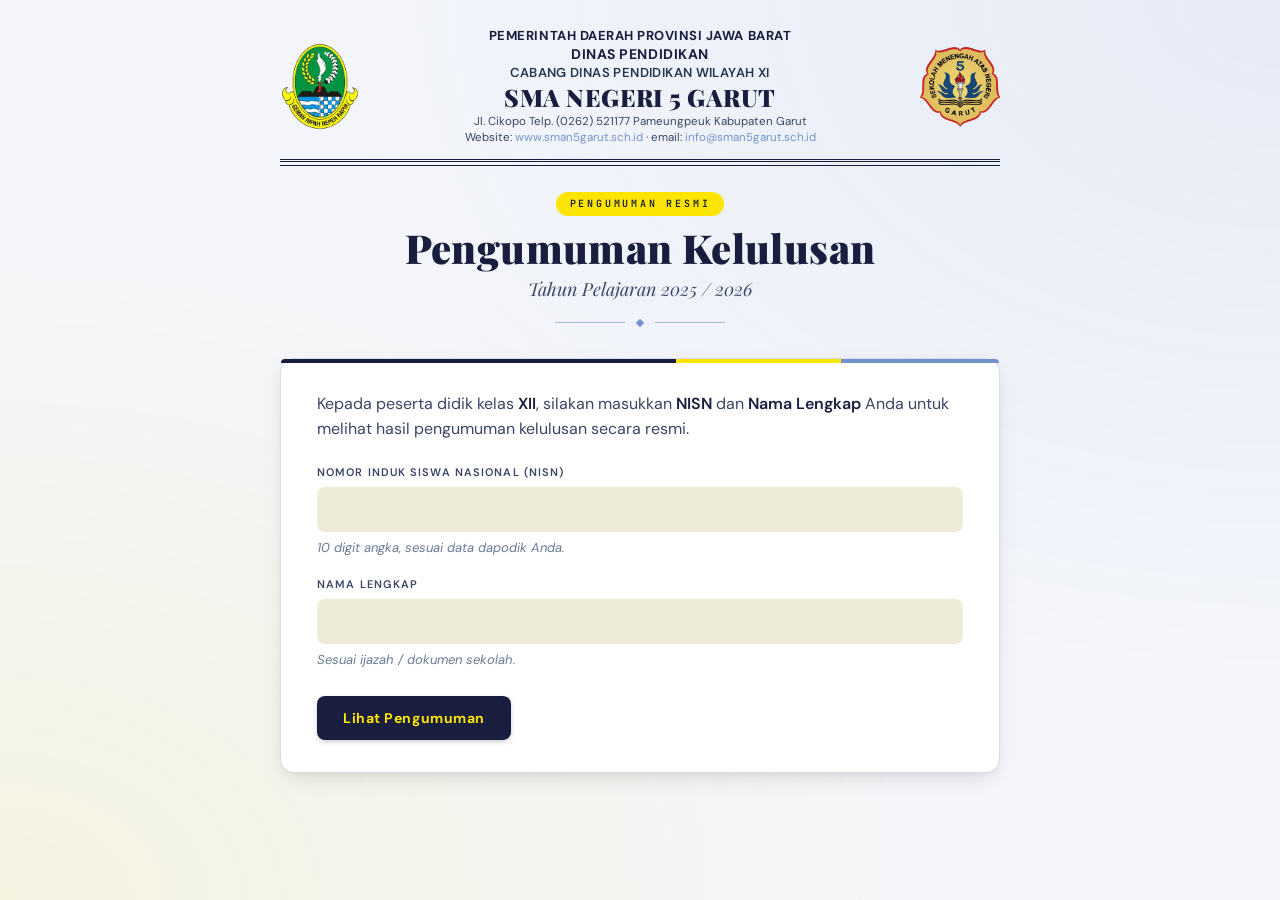
==== commit 1c9312a7: "Update index.html Another italic formatting normalization" ====
--- a/index.html
+++ b/index.html
@@ -769,7 +769,7 @@
   <section class="login-view" id="loginView">
     <div class="title-block">
       <span class="label">Pengumuman Resmi</span>
-      <h1>Pengumuman <em>Kelulusan</em></h1>
+      <h1>Pengumuman Kelulusan</h1>
       <div class="year">Tahun Pelajaran 2025 / 2026</div>
       <div class="ornament"><span class="line"></span><span class="dot"></span><span class="line"></span></div>
     </div>
@@ -800,7 +800,7 @@
   <section class="result" id="resultView" aria-live="polite">
     <div class="title-block" style="margin: 8px 0 18px;">
       <span class="label">Surat Keterangan</span>
-      <h1 style="font-size: clamp(22px,4vw,30px);">SURAT KETERANGAN <em>LULUS</em></h1>
+      <h1 style="font-size: clamp(22px,4vw,30px);">SURAT KETERANGAN LULUS</h1>
       <div class="nomor-surat" id="nomorSurat">Nomor : 254/TU.01.02/SMAN.05.GRT-CDPW.XI/2026</div>
       <div class="ornament"><span class="line"></span><span class="dot"></span><span class="line"></span></div>
     </div>
@@ -1029,15 +1029,14 @@
   const view = document.getElementById('resultView');
   view.classList.add('show');
 
-  const today = new Date();
-  document.getElementById('rTanggalTtd').textContent = formatLongDate(today);
+  document.getElementById('rTanggalTtd').textContent = '4 Mei 2026';
   document.getElementById('rNama').textContent = rec.nama;
   document.getElementById('rNisn').textContent = String(rec.nisn).padStart(10, '0');
   document.getElementById('rNis').textContent = rec.nis || '—';
   document.getElementById('rTtl').textContent = rec.ttl || '—';
   document.getElementById('rOrtu').textContent = rec.nama_ortu || '—';
   document.getElementById('rJurusan').textContent = rec.jurusan
-    ? (rec.jurusan === 'MIPA' ? 'MIPA (Matematika & Ilmu Pengetahuan Alam)' : 'IPS (Ilmu Pengetahuan Sosial)')
+    ? (rec.jurusan === 'MIPA' ? 'Matematika dan Ilmu Pengetahuan Alam' : 'Ilmu Pengetahuan Sosial')
     : '—';
 
   const status = rec.effective_status;
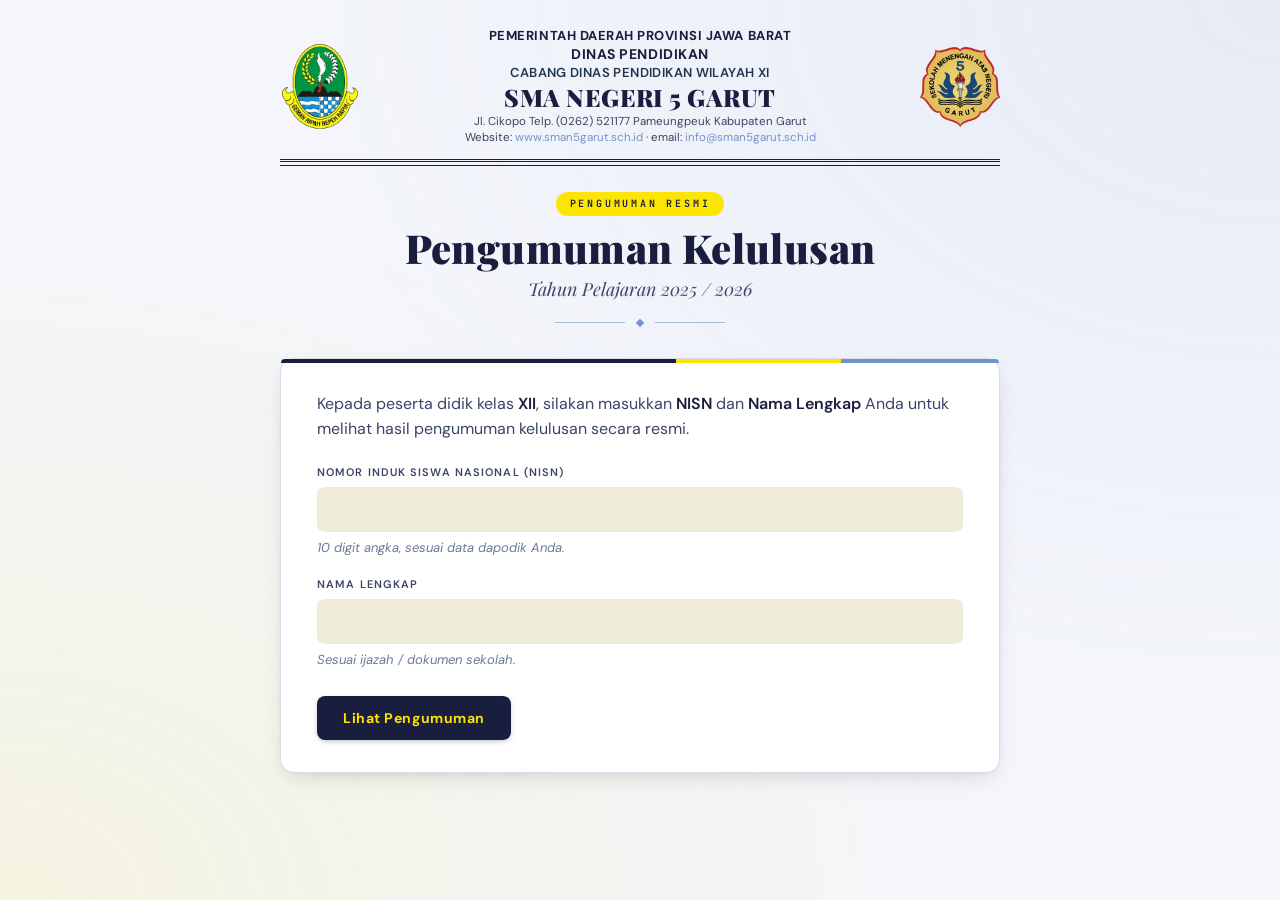
==== commit 573669a2: "Update index.html" ====
--- a/index.html
+++ b/index.html
@@ -801,7 +801,7 @@
     <div class="title-block" style="margin: 8px 0 18px;">
       <span class="label">Surat Keterangan</span>
       <h1 style="font-size: clamp(22px,4vw,30px);">SURAT KETERANGAN LULUS</h1>
-      <div class="nomor-surat" id="nomorSurat">Nomor : 254/TU.01.02/SMAN.05.GRT-CDPW.XI/2026</div>
+      <div class="nomor-surat" id="nomorSurat">Nomor : 235/TU.01.02/SMAN.05.GRT-CDPW.XI/2026</div>
       <div class="ornament"><span class="line"></span><span class="dot"></span><span class="line"></span></div>
     </div>
     <p class="body-text">
